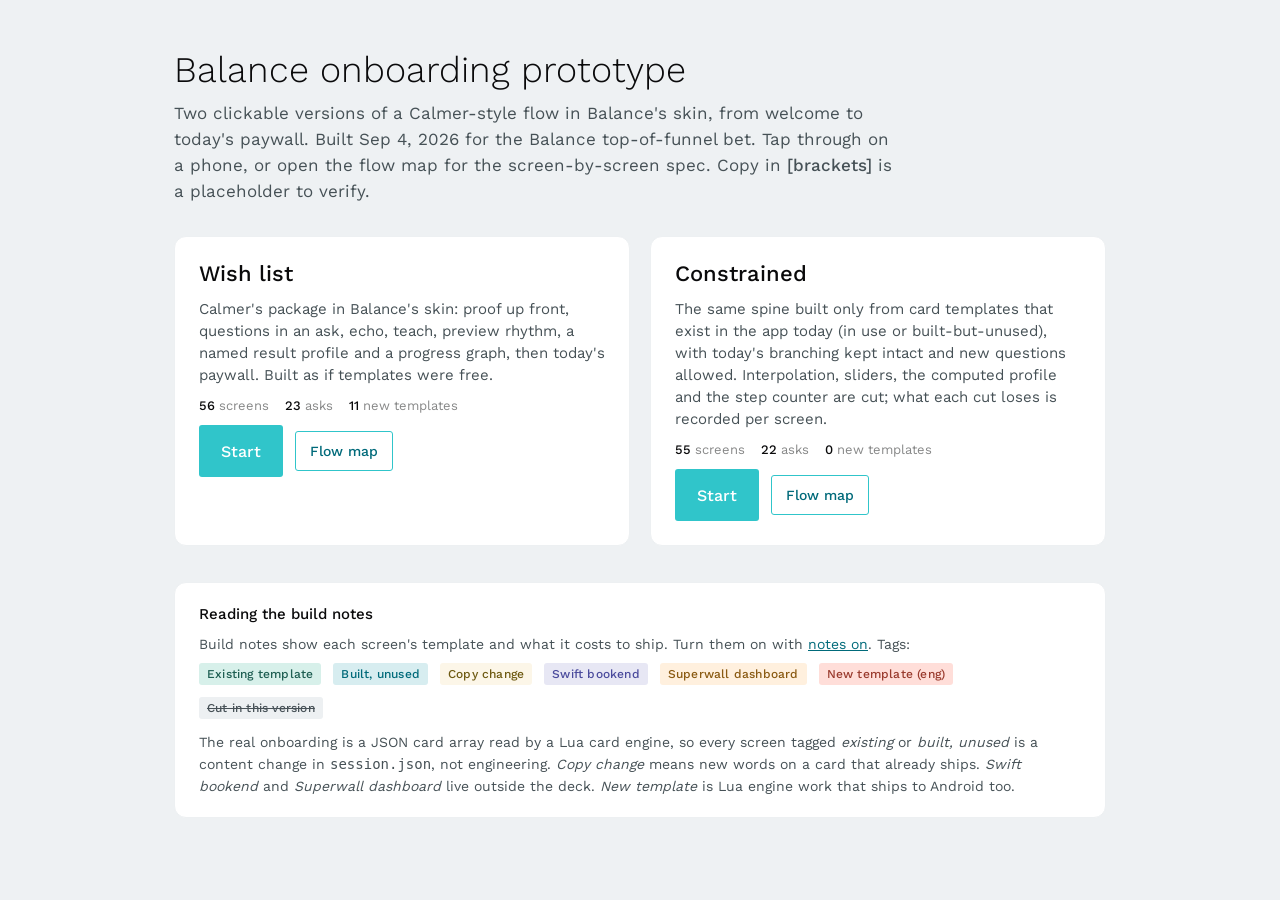
==== index.html @ 9db1bf44 "Balance onboarding prototype: wish list + constrained decks, engine, assets Co-Authored-By: Claude F" ====
<!doctype html>
<html lang="en">
<head>
<meta charset="utf-8">
<meta name="viewport" content="width=device-width, initial-scale=1, viewport-fit=cover">
<title>Balance onboarding prototype</title>
<meta name="robots" content="noindex">
<link rel="stylesheet" href="styles.css">
</head>
<body>
<div id="app"></div>
<script src="engine.js"></script>
</body>
</html>
---- styles.css ----
/* Balance onboarding prototype — tokens from kamino (Design System/Colors, UIColorExtensions) */
@font-face{font-family:"Work Sans";src:url(assets/fonts/WorkSans-300.ttf) format("truetype");font-weight:300}
@font-face{font-family:"Work Sans";src:url(assets/fonts/WorkSans-400.ttf) format("truetype");font-weight:400}
@font-face{font-family:"Work Sans";src:url(assets/fonts/WorkSans-500.ttf) format("truetype");font-weight:500}
@font-face{font-family:"Work Sans";src:url(assets/fonts/WorkSans-600.ttf) format("truetype");font-weight:600}
:root{
  --teal:#30C5CA; --deep:#006A7A; --ink:#0A0A0B; --dark:#465156; --grey:#878888; --hair:#EDF0F2; --track:#E3E6E8; --bg:#FFFFFF; --bg2:#F6F8F9;
  --misty_peach:#FFDED9; --apricot:#FEF2EC; --off_yellow:#FCF6E8; --papaya_whip:#FFF0DE; --purple_haze:#E7E7F4; --mint_green:#D7F0EA; --polar_blue:#D7EDF0; --pink:#FDF1EB;
  --font:"Work Sans","Graphik","Helvetica Neue",Helvetica,Arial,sans-serif;
}
*{box-sizing:border-box}
html,body{margin:0;padding:0;background:#EEF1F3;font-family:var(--font);color:var(--ink);-webkit-font-smoothing:antialiased}
body{min-height:100vh}
a{color:var(--deep)}
b{font-weight:500}
/* ---------- landing ---------- */
.landing{max-width:980px;margin:0 auto;padding:48px 24px 80px}
.landing h1{font-weight:300;font-size:36px;line-height:44px;margin:0 0 8px}
.landing .sub{color:var(--dark);font-size:17px;line-height:26px;max-width:720px;margin:0 0 32px}
.versions{display:grid;grid-template-columns:repeat(auto-fit,minmax(300px,1fr));gap:20px;margin-bottom:36px}
.vcard{background:#fff;border-radius:12px;padding:24px;border:1px solid var(--hair);display:flex;flex-direction:column;gap:12px}
.vcard h2{margin:0;font-weight:500;font-size:22px}
.vcard p{margin:0;color:var(--dark);font-size:15px;line-height:22px}
.vcard .stats{display:flex;gap:16px;color:var(--grey);font-size:13px}
.vcard .stats b{color:var(--ink);font-weight:500}
.btn{display:inline-flex;align-items:center;justify-content:center;height:52px;padding:0 22px;border-radius:3px;background:var(--teal);color:#fff;font-weight:500;font-size:16px;text-decoration:none;border:0;cursor:pointer;font-family:var(--font)}
.btn.secondary{background:#fff;color:var(--deep);border:1.5px solid var(--teal)}
.btn.small{height:40px;font-size:14px;padding:0 14px}
.legend{background:#fff;border:1px solid var(--hair);border-radius:12px;padding:20px 24px;font-size:14px;line-height:22px;color:var(--dark)}
.legend h3{margin:0 0 8px;font-size:15px;font-weight:500;color:var(--ink)}
.tag{display:inline-block;padding:2px 8px;border-radius:3px;font-size:12px;font-weight:500;letter-spacing:.2px;line-height:18px;white-space:nowrap}
.tag-existing{background:#D7F0EA;color:#1E5E52}.tag-unused{background:#D7EDF0;color:#006A7A}.tag-copy{background:#FCF6E8;color:#6E5A12}
.tag-swift{background:#E7E7F4;color:#4A4A9C}.tag-superwall{background:#FFF0DE;color:#8A5A12}.tag-new{background:#FFDED9;color:#9A3B2E}.tag-cut{background:#EDF0F2;color:#475157;text-decoration:line-through}
.row{display:flex;gap:12px;flex-wrap:wrap;align-items:center}
/* ---------- device frame ---------- */
.stage{display:flex;justify-content:center;align-items:flex-start;gap:28px;padding:28px 16px 60px}
.frame{width:390px;height:844px;background:var(--bg);border-radius:44px;box-shadow:0 30px 80px rgba(10,10,11,.18),0 0 0 10px #111,0 0 0 12px #333;position:relative;overflow:hidden;flex:none}
.screen{position:absolute;inset:0;display:flex;flex-direction:column;padding:0 20px;background:var(--bg)}
.side{width:340px;flex:none;display:flex;flex-direction:column;gap:14px;font-size:14px;line-height:21px;color:var(--dark)}
.side .panel{background:#fff;border:1px solid var(--hair);border-radius:12px;padding:16px 18px}
.side h4{margin:0 0 6px;font-size:13px;letter-spacing:.4px;text-transform:uppercase;color:var(--grey);font-weight:500}
.side .kv{display:grid;grid-template-columns:96px 1fr;gap:4px 10px}
.side .kv div:nth-child(odd){color:var(--grey)}
.side .fills li{margin:0 0 4px}
.side ul{margin:6px 0 0;padding-left:18px}
@media (max-width:820px){.stage{padding:0;display:block}.frame{width:100%;height:100vh;height:100dvh;border-radius:0;box-shadow:none}.side{display:none}.landing{padding:28px 18px 60px}}
/* status bar spacer + progress */
.topbar{height:44px;flex:none}
.progress{height:4px;background:var(--track);border-radius:2px;overflow:hidden;flex:none;margin-top:0}
.progress i{display:block;height:4px;background:var(--teal);border-radius:2px;transition:width .35s}
.steps{font-size:12px;color:var(--grey);text-align:right;margin-top:6px;letter-spacing:.3px}
.back{position:absolute;left:8px;top:6px;width:36px;height:36px;border:0;background:transparent;color:var(--grey);font-size:22px;cursor:pointer;display:flex;align-items:center;justify-content:center;border-radius:18px}
.back:hover{background:var(--bg2)}
.notesbtn{position:absolute;right:14px;top:9px;width:30px;height:30px;border-radius:15px;border:1.5px solid var(--teal);background:#fff;color:var(--deep);font-weight:600;font-size:14px;cursor:pointer;z-index:5}
/* card body */
.card{flex:1 1 auto;display:flex;flex-direction:column;align-items:center;text-align:center;overflow-y:auto;overflow-x:hidden;padding:8px 0 12px;scrollbar-width:none}
.card::-webkit-scrollbar{display:none}
.card.center{justify-content:center}
.card.top{justify-content:flex-start;padding-top:28px}
.kicker{font-size:13px;line-height:18px;letter-spacing:.6px;text-transform:uppercase;color:var(--deep);font-weight:500;margin:0 0 14px}
h1.title{font-weight:300;font-size:30px;line-height:38px;letter-spacing:.1px;margin:0;color:var(--ink);text-wrap:pretty}
h1.title.sm{font-size:26px;line-height:33px}
.subtitle{font-size:17px;line-height:25px;color:var(--dark);margin:14px 0 0;max-width:330px;text-wrap:pretty}
.body{font-size:17px;line-height:26px;color:var(--dark);margin:18px 0 0;max-width:330px;text-wrap:pretty}
.body.ink{color:var(--ink)}
.reassure{display:flex;gap:8px;align-items:flex-start;text-align:left;font-size:13px;line-height:18px;color:var(--grey);margin:14px auto 0;max-width:320px}
.reassure svg{flex:none;margin-top:1px}
.cite{font-size:12px;line-height:17px;color:var(--grey);margin:16px 0 0;max-width:320px;font-style:italic}
.spacer{flex:1 1 auto}
.bottom{flex:none;display:flex;flex-direction:column;align-items:stretch;gap:14px;padding:12px 0 40px;width:100%}
.cta{height:64px;border-radius:3px;background:var(--teal);color:#fff;font-weight:500;font-size:18px;letter-spacing:.2px;border:0;cursor:pointer;font-family:var(--font);width:100%}
.cta:disabled{background:#BFE9EB;cursor:default}
.cta.outline{background:#fff;color:var(--deep);border:1.5px solid var(--teal)}
.ghost{background:transparent;border:0;color:var(--grey);font-size:17px;cursor:pointer;font-family:var(--font);padding:8px}
.tap{color:var(--teal);font-weight:500;letter-spacing:2px;font-size:15px;text-transform:uppercase;padding:14px 0 6px}
.link{color:var(--teal);font-weight:500}
/* options */
.opts{display:flex;flex-direction:column;gap:12px;width:100%;margin-top:28px}
.opt{position:relative;display:flex;align-items:center;justify-content:space-between;min-height:80px;padding:0 24px;border-radius:6px;border:2px solid transparent;background:var(--purple_haze);cursor:pointer;text-align:left;font-family:var(--font);font-size:18px;font-weight:500;color:var(--ink);width:100%}
.opt img,.opt .ico{width:44px;height:44px;flex:none;margin-left:12px}
.opt.sel{border-color:var(--teal)}
.opt .chk{width:26px;height:26px;border-radius:13px;border:1.5px solid var(--ink);flex:none;display:flex;align-items:center;justify-content:center;background:#fff;margin-left:12px}
.opt.sel .chk{background:var(--teal);border-color:var(--teal)}
.opt .txt{display:flex;flex-direction:column;gap:2px}
.opt .txt small{font-weight:400;font-size:14px;color:var(--dark)}
.opts.compact .opt{min-height:64px;font-size:17px}
.opts.teal .opt{min-height:46px;background:var(--teal);color:#fff;justify-content:center;border-radius:4px;font-size:18px;padding:0 16px}
.opts.teal .opt.sel{background:var(--deep)}
.opts.tiles{display:grid;grid-template-columns:1fr 1fr;gap:20px;margin-top:26px}
.tile{position:relative;display:flex;flex-direction:column;align-items:center;gap:8px;padding:18px 10px 20px;border-radius:8px;border:3px solid transparent;cursor:pointer;background:var(--purple_haze);font-family:var(--font);font-size:17px;font-weight:600;color:var(--ink)}
.tile img{width:88px;height:88px}
.tile.sel{border-color:var(--teal)}
.tile .rank{position:absolute;left:-14px;top:-14px;width:30px;height:30px;border-radius:15px;background:#fff;border:2px solid var(--teal);color:var(--deep);display:flex;align-items:center;justify-content:center;font-size:15px;font-weight:600}
.sub-answer{margin-top:22px}
/* keyboard */
.field{margin-top:32px;width:100%;border-bottom:2px solid var(--hair);padding:10px 4px;font-size:32px;font-weight:300;text-align:center;color:var(--ink);font-family:var(--font);border-top:0;border-left:0;border-right:0;outline:none;background:transparent}
.field::placeholder{color:#C6CBCE}
/* list / value prop */
.vlist{display:flex;flex-direction:column;gap:14px;width:100%;margin-top:26px;text-align:left}
.vitem{display:flex;gap:14px;align-items:flex-start}
.vitem .ico{width:44px;height:44px;border-radius:22px;background:var(--polar_blue);flex:none;display:flex;align-items:center;justify-content:center;font-size:20px}
.vitem .t{font-size:17px;font-weight:500;color:var(--ink);line-height:22px}
.vitem .s{font-size:14px;color:var(--dark);line-height:20px;margin-top:2px}
.check{width:22px;height:22px;flex:none;margin-top:1px}
/* metrics */
.metrics{display:flex;flex-direction:column;gap:12px;width:100%;margin-top:26px}
.metric{display:flex;align-items:center;gap:14px;padding:16px 18px;border-radius:6px;background:var(--mint_green);text-align:left;font-size:17px;font-weight:500}
.metric .n{font-size:26px;font-weight:300;min-width:64px;color:var(--ink)}
.disclaimer{font-size:12px;line-height:17px;color:var(--grey);margin-top:16px;max-width:320px}
/* hero art */
.hero{width:176px;height:176px;border-radius:88px;background:var(--polar_blue);display:flex;align-items:center;justify-content:center;overflow:hidden;margin-bottom:34px}
.hero img,.hero svg{width:100%;height:100%}
.laurels{display:flex;gap:18px;justify-content:center;align-items:center;margin-top:22px}
.laurel{position:relative;display:flex;flex-direction:column;align-items:center;justify-content:center;gap:1px;font-size:11px;line-height:14px;color:var(--dark);text-align:center;width:104px;min-height:56px;padding:6px 14px}
.laurel img{position:absolute;left:50%;top:50%;transform:translate(-50%,-50%);width:104px;height:auto;opacity:.55;z-index:0}
.laurel .l,.laurel .stars,.laurel .s{position:relative;z-index:1}
.laurel .l{font-weight:600;font-size:12px;color:var(--ink)}
.laurel .stars{color:#F2B84B;font-size:12px;letter-spacing:1px}
.authority{display:flex;align-items:center;gap:8px;justify-content:center;font-size:13px;color:var(--dark);margin-top:16px}
.avatars{display:flex}
.avatars img{width:34px;height:34px;border-radius:17px;border:2px solid #fff}
.avatars img+img{margin-left:-10px}
/* preview mock */
.mock{width:236px;background:var(--bg2);border:1.5px solid var(--hair);border-radius:22px;padding:14px 12px;margin:22px auto 0;text-align:left;display:flex;flex-direction:column;gap:8px}
.mock .mh{font-size:11px;letter-spacing:.4px;text-transform:uppercase;color:var(--grey)}
.mock .mrow{display:flex;align-items:center;gap:10px;background:#fff;border-radius:8px;padding:10px 12px;font-size:13px;font-weight:500;color:var(--ink)}
.mock .mrow small{display:block;font-weight:400;color:var(--dark);font-size:11px}
.mock .dot{width:28px;height:28px;border-radius:14px;flex:none}
.mock .pill{align-self:flex-start;background:var(--teal);color:#fff;font-size:12px;font-weight:600;border-radius:14px;padding:6px 12px}
.mock .hl{border:2px solid var(--teal)}
/* coaches */
.coaches{display:flex;gap:26px;justify-content:center;margin-bottom:26px}
.coach{display:flex;flex-direction:column;align-items:center;gap:8px}
.coach img{width:112px;height:112px;border-radius:56px}
.coach .n{font-size:16px;font-weight:500}
.bios{display:flex;flex-direction:column;gap:12px;text-align:left;width:100%;margin-top:22px}
.bio{display:flex;gap:12px;align-items:baseline;font-size:15px;line-height:21px;color:var(--dark)}
.bio b{min-width:58px;color:var(--ink);font-weight:500}
/* reviews */
.reviews{display:flex;gap:12px;overflow-x:auto;width:calc(100% + 40px);margin:26px -20px 0;padding:4px 20px 8px;scroll-snap-type:x mandatory;scrollbar-width:none}
.reviews::-webkit-scrollbar{display:none}
.review{flex:none;width:262px;scroll-snap-align:center;background:var(--bg2);border-radius:12px;padding:18px;text-align:left}
.review .stars{color:#F2B84B;letter-spacing:2px;font-size:14px}
.review p{margin:10px 0 0;font-size:15px;line-height:22px;color:var(--ink)}
.review .who{margin-top:10px;font-size:12px;color:var(--grey)}
/* loading */
.bars{width:100%;display:flex;flex-direction:column;gap:18px;margin-top:34px;text-align:left}
.bar .lbl{display:flex;justify-content:space-between;font-size:15px;color:var(--dark);margin-bottom:8px}
.bar .lbl .ok{color:var(--deep);font-weight:500}
.bar .trk{height:6px;background:var(--track);border-radius:3px;overflow:hidden}
.bar .trk i{display:block;height:6px;width:0;background:var(--teal);border-radius:3px;transition:width 1.1s ease}
/* profile / gauge */
.gauge{margin-top:18px;position:relative;width:240px;height:168px}
.gauge svg{width:240px;height:130px;display:block}
.gauge .val{position:absolute;left:0;right:0;bottom:0;font-size:24px;font-weight:400;line-height:28px}
.gauge .val small{display:block;font-size:12px;color:var(--grey);letter-spacing:.4px;text-transform:uppercase;font-weight:500}
.scores{display:grid;grid-template-columns:1fr 1fr;gap:10px;width:100%;margin-top:22px;text-align:left}
.score{background:var(--bg2);border-radius:8px;padding:10px 12px;font-size:13px;color:var(--dark)}
.score b{display:block;font-size:15px;color:var(--ink);font-weight:500;margin-top:2px}
.score.good b{color:#1E5E52}.score.mid b{color:#8A5A12}.score.low b{color:#9A3B2E}
.insight{margin-top:18px;background:var(--mint_green);border-radius:10px;padding:14px 16px;text-align:left;font-size:15px;line-height:22px;color:var(--ink)}
/* chart */
.chart{width:100%;margin-top:20px}
.chart svg{width:100%;height:auto}
.leg{display:flex;gap:18px;justify-content:center;font-size:13px;color:var(--dark);margin-top:8px}
.leg i{display:inline-block;width:14px;height:4px;border-radius:2px;margin-right:6px;vertical-align:middle}
/* comparison */
.compare{display:grid;grid-template-columns:1fr 1fr;gap:12px;width:100%;margin-top:24px;text-align:left}
.col{border-radius:10px;padding:14px;background:var(--bg2)}
.col.with{background:var(--mint_green)}
.col h5{margin:0 0 10px;font-size:13px;letter-spacing:.4px;text-transform:uppercase;color:var(--grey);font-weight:500}
.col.with h5{color:var(--deep)}
.col li{font-size:14px;line-height:20px;color:var(--ink);list-style:none;margin:0 0 8px;padding-left:22px;position:relative}
.col li:before{content:"";position:absolute;left:0;top:6px;width:9px;height:9px;border-radius:5px;background:#C6CBCE}
.col.with li:before{background:var(--teal)}
.col ul{margin:0;padding:0}
/* commitment */
.praise{margin-top:14px;font-size:14px;color:var(--deep);font-weight:500;min-height:20px}
.foot{font-size:13px;line-height:18px;color:var(--grey);margin-top:14px}
/* slider */
.slider{width:100%;margin-top:40px;text-align:center}
.slider input{width:100%;accent-color:var(--teal)}
.slider .poles{display:flex;justify-content:space-between;font-size:13px;color:var(--grey);margin-top:6px}
.slider .cap{font-size:18px;font-weight:500;margin-top:18px;min-height:24px}
/* time picker */
.times{display:flex;gap:10px;justify-content:center;flex-wrap:wrap;margin-top:28px}
.time{padding:14px 18px;border-radius:6px;border:1.5px solid var(--hair);background:#fff;font-size:17px;font-weight:500;cursor:pointer;font-family:var(--font);color:var(--ink)}
.time.sel{border-color:var(--teal);background:var(--polar_blue)}
/* os prompt */
.osprompt{position:absolute;inset:0;background:rgba(0,0,0,.35);display:flex;align-items:center;justify-content:center;z-index:4}
.osbox{width:270px;background:#F2F2F7;border-radius:14px;overflow:hidden;text-align:center;font-family:-apple-system,BlinkMacSystemFont,"SF Pro Text",var(--font)}
.osbox .t{padding:18px 16px 4px;font-weight:600;font-size:17px;color:#000}
.osbox .m{padding:0 16px 16px;font-size:13px;color:#000;line-height:18px}
.osbox .b{display:flex;border-top:.5px solid #C6C6C8}
.osbox button{flex:1;padding:12px 0;border:0;background:transparent;font-size:17px;color:#007AFF;cursor:pointer}
.osbox button+button{border-left:.5px solid #C6C6C8;font-weight:600}
/* paywall */
.pw{position:absolute;inset:0;background:#fff;display:flex;flex-direction:column;padding:0 20px 28px}
.pw .x{position:absolute;right:16px;top:56px;width:32px;height:32px;border:0;background:transparent;font-size:26px;color:var(--ink);cursor:pointer}
.pw .art{height:250px;margin-top:64px;display:flex;align-items:center;justify-content:center}
.pw h2{font-size:26px;font-weight:600;text-align:center;margin:10px 0 0}
.dots{display:flex;gap:10px;justify-content:center;margin:14px 0 22px}
.dots i{width:10px;height:10px;border-radius:5px;background:#D9DEE1}.dots i.on{background:var(--teal)}
.plans{display:grid;grid-template-columns:1fr 1fr;gap:12px}
.plan{border:2px solid #C6CBCE;border-radius:14px;padding:14px;text-align:left;position:relative}
.plan.on{border-color:var(--deep)}
.plan .r{position:absolute;right:12px;top:14px;width:22px;height:22px;border-radius:11px;border:1.5px solid #C6CBCE}
.plan.on .r{background:var(--deep);border-color:var(--deep)}
.plan .a{font-size:16px;font-weight:500}.plan .p{font-size:18px;font-weight:600;margin-top:2px}.plan .d{font-size:13px;color:var(--dark);margin-top:6px}
.pw .fine{font-size:14px;color:var(--dark);text-align:center;margin-top:12px;line-height:20px}
/* notes sheet */
.sheet{position:absolute;left:0;right:0;bottom:0;max-height:70%;background:#fff;border-radius:18px 18px 0 0;box-shadow:0 -10px 40px rgba(0,0,0,.18);padding:18px 20px 28px;overflow-y:auto;z-index:6;text-align:left;font-size:14px;line-height:21px;color:var(--dark)}
.sheet h4{margin:0 0 8px;font-size:12px;letter-spacing:.4px;text-transform:uppercase;color:var(--grey);font-weight:500}
.sheet .close{position:absolute;right:14px;top:10px;border:0;background:transparent;font-size:22px;cursor:pointer;color:var(--grey)}
.sheet .kv{display:grid;grid-template-columns:90px 1fr;gap:6px 10px;margin-top:8px}
.sheet .kv div:nth-child(odd){color:var(--grey)}
/* end card */
.endnote{background:var(--bg2);border-radius:12px;padding:16px;font-size:14px;line-height:21px;color:var(--dark);text-align:left;margin-top:20px}
/* flow map */
.map{max-width:1100px;margin:0 auto;padding:36px 24px 80px}
.map h1{font-weight:300;font-size:32px;margin:0 0 6px}
.map table{width:100%;border-collapse:collapse;background:#fff;border-radius:12px;overflow:hidden;font-size:13px;line-height:19px}
.map th,.map td{padding:10px 12px;border-bottom:1px solid var(--hair);text-align:left;vertical-align:top}
.map th{background:var(--bg2);font-weight:500;color:var(--dark);font-size:12px;letter-spacing:.3px;text-transform:uppercase}
.map td.n{color:var(--grey);width:34px}
.map code{font-family:ui-monospace,SFMono-Regular,Menlo,monospace;font-size:12px;background:var(--bg2);padding:1px 5px;border-radius:3px}
.map .summary{display:flex;gap:18px;flex-wrap:wrap;margin:16px 0 22px}
.map .stat{background:#fff;border:1px solid var(--hair);border-radius:10px;padding:12px 16px;font-size:13px;color:var(--dark)}
.map .stat b{display:block;font-size:22px;font-weight:300;color:var(--ink)}
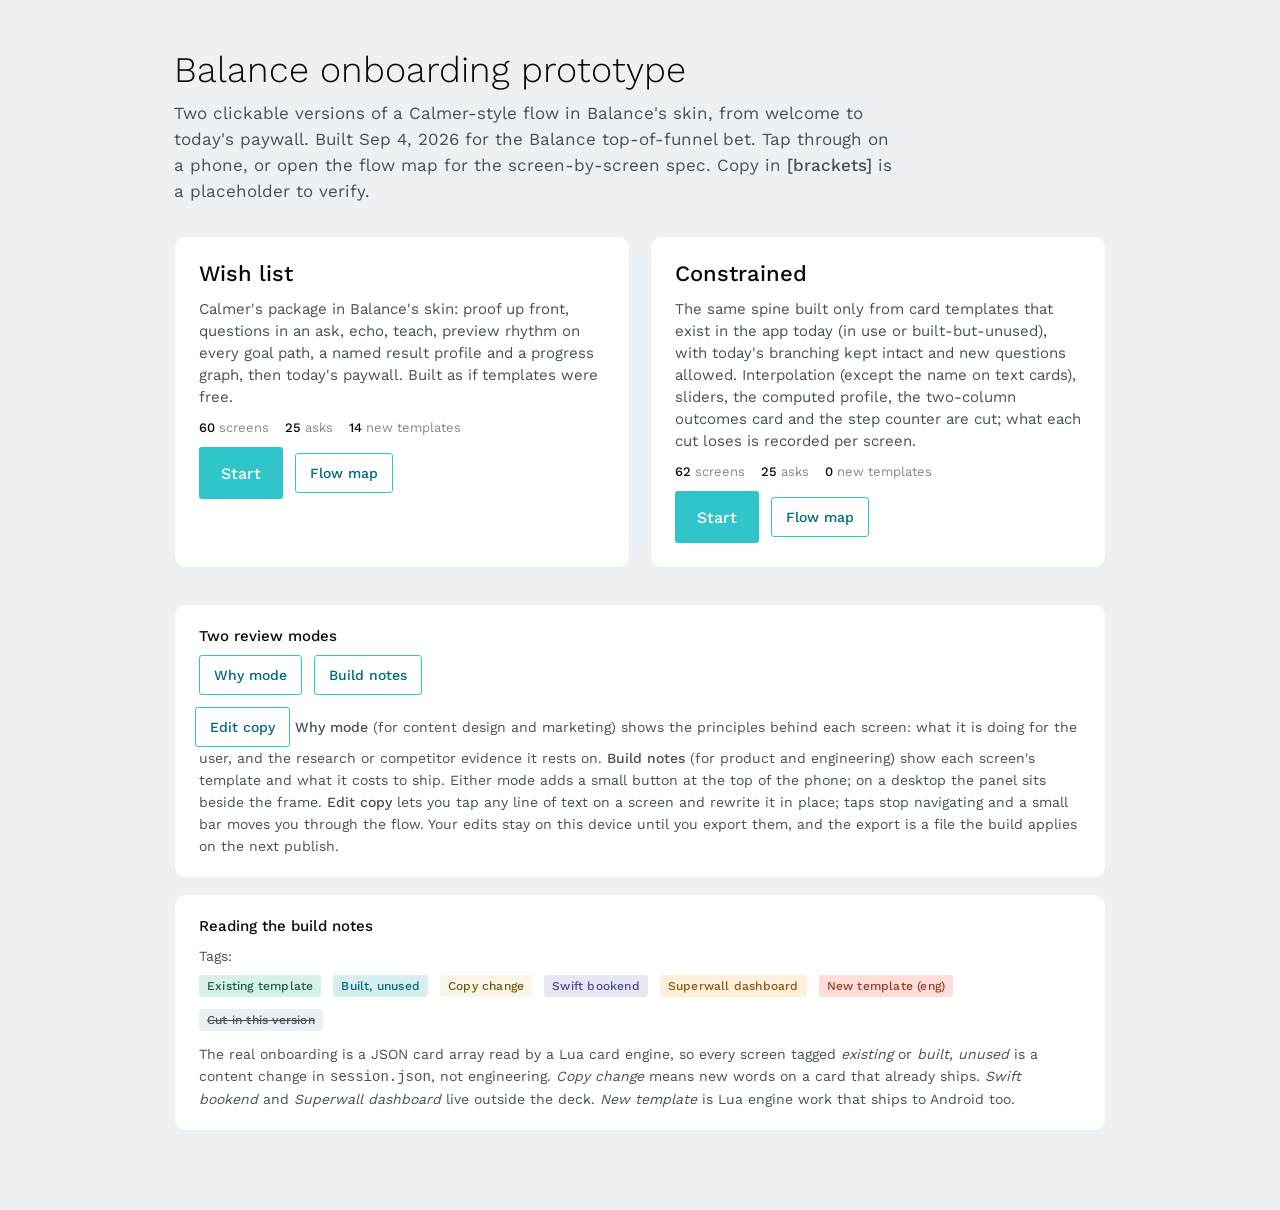
==== commit 37e9c370: "Cache-bust engine and styles on every build; hide the panel buttons on desktop where the side panel " ====
--- a/index.html
+++ b/index.html
@@ -5,10 +5,10 @@
 <meta name="viewport" content="width=device-width, initial-scale=1, viewport-fit=cover">
 <title>Balance onboarding prototype</title>
 <meta name="robots" content="noindex">
-<link rel="stylesheet" href="styles.css">
+<link rel="stylesheet" href="styles.css?v=1788554198">
 </head>
 <body>
 <div id="app"></div>
-<script src="engine.js"></script>
+<script src="engine.js?v=1788554198"></script>
 </body>
 </html>
--- a/styles.css
+++ b/styles.css
@@ -56,9 +56,9 @@
 .card{flex:1 1 auto;display:flex;flex-direction:column;align-items:center;text-align:center;overflow-y:auto;overflow-x:hidden;padding:8px 0 12px;scrollbar-width:none}
 .card::-webkit-scrollbar{display:none}
 .card.center{justify-content:center}
-.card.top{justify-content:flex-start;padding-top:28px}
+.card.top{justify-content:flex-start;padding-top:22px}
 .kicker{font-size:13px;line-height:18px;letter-spacing:.6px;text-transform:uppercase;color:var(--deep);font-weight:500;margin:0 0 14px}
-h1.title{font-weight:300;font-size:30px;line-height:38px;letter-spacing:.1px;margin:0;color:var(--ink);text-wrap:pretty}
+h1.title{font-weight:300;font-size:28px;line-height:36px;letter-spacing:.1px;margin:0;color:var(--ink);text-wrap:pretty}
 h1.title.sm{font-size:26px;line-height:33px}
 .subtitle{font-size:17px;line-height:25px;color:var(--dark);margin:14px 0 0;max-width:330px;text-wrap:pretty}
 .body{font-size:17px;line-height:26px;color:var(--dark);margin:18px 0 0;max-width:330px;text-wrap:pretty}
@@ -110,6 +110,10 @@
 /* hero art */
 .hero{width:176px;height:176px;border-radius:88px;background:var(--polar_blue);display:flex;align-items:center;justify-content:center;overflow:hidden;margin-bottom:34px}
 .hero img,.hero svg{width:100%;height:100%}
+.badges{display:flex;gap:8px;justify-content:center;flex-wrap:wrap;margin-top:20px}
+.badge{display:inline-flex;align-items:center;gap:6px;padding:7px 12px;border-radius:20px;background:var(--bg2);border:1px solid var(--hair);font-size:12px;line-height:16px;color:var(--dark);white-space:nowrap}
+.badge b{color:var(--ink);font-weight:500}
+.badge .star{color:#F2B84B;font-size:13px}
 .laurels{display:flex;gap:18px;justify-content:center;align-items:center;margin-top:22px}
 .laurel{position:relative;display:flex;flex-direction:column;align-items:center;justify-content:center;gap:1px;font-size:11px;line-height:14px;color:var(--dark);text-align:center;width:104px;min-height:56px;padding:6px 14px}
 .laurel img{position:absolute;left:50%;top:50%;transform:translate(-50%,-50%);width:104px;height:auto;opacity:.55;z-index:0}
@@ -150,7 +154,10 @@
 .bar .trk{height:6px;background:var(--track);border-radius:3px;overflow:hidden}
 .bar .trk i{display:block;height:6px;width:0;background:var(--teal);border-radius:3px;transition:width 1.1s ease}
 /* profile / gauge */
-.gauge{margin-top:18px;position:relative;width:240px;height:168px}
+.gauge{margin-top:14px;position:relative;width:240px;height:112px}
+.gauge svg{width:240px;height:110px;display:block}
+.profname{margin-top:10px;font-size:24px;font-weight:400;line-height:28px;text-align:center}
+.profname small{display:block;font-size:12px;color:var(--grey);letter-spacing:.4px;text-transform:uppercase;font-weight:500;margin-top:2px}
 .gauge svg{width:240px;height:130px;display:block}
 .gauge .val{position:absolute;left:0;right:0;bottom:0;font-size:24px;font-weight:400;line-height:28px}
 .gauge .val small{display:block;font-size:12px;color:var(--grey);letter-spacing:.4px;text-transform:uppercase;font-weight:500}
@@ -227,3 +234,75 @@
 .map .summary{display:flex;gap:18px;flex-wrap:wrap;margin:16px 0 22px}
 .map .stat{background:#fff;border:1px solid var(--hair);border-radius:10px;padding:12px 16px;font-size:13px;color:var(--dark)}
 .map .stat b{display:block;font-size:22px;font-weight:300;color:var(--ink)}
+
+/* ReciMe-style paywall */
+.pw-top{display:flex;flex-direction:column;align-items:center;margin-top:60px}
+.pw-top img{width:150px;height:150px;object-fit:contain}
+.pw-badge{margin-top:8px;padding:5px 12px;border-radius:14px;background:var(--mint_green);color:#1E5E52;font-size:12px;font-weight:600;letter-spacing:.6px;text-transform:uppercase}
+.pw-top h2{margin:10px 0 0;font-size:28px;font-weight:600}
+.pw-list{display:flex;flex-direction:column;gap:10px;margin:18px 0 20px;text-align:left}
+.pw-item{display:flex;gap:10px;align-items:flex-start;font-size:15px;line-height:20px;color:var(--ink)}
+.pw-item .check{width:20px;height:20px;margin-top:0}
+
+/* live paywall (7 days for free) */
+.pw-live{display:flex;flex-direction:column;align-items:center;text-align:center;flex:1;padding-top:70px}
+.pw-live h2{font-size:30px;font-weight:400;margin:0}
+.pw-sub{margin-top:10px;font-size:15px;line-height:21px;color:var(--dark)}
+.pw-laurels{display:flex;gap:26px;align-items:center;justify-content:center;margin-top:34px}
+.wreath{position:relative;width:132px;height:64px;display:flex;align-items:center;justify-content:center}
+.wreath .wr{position:absolute;inset:0;width:132px;height:64px}
+.w-in{position:relative;z-index:1;display:flex;flex-direction:column;align-items:center;line-height:1}
+.w-in b{font-size:22px;font-weight:600}.w-in span{font-size:12px;font-weight:600;margin-top:2px}
+.pw-stars{display:flex;flex-direction:column;align-items:center;gap:4px}
+.pw-stars b{font-size:14px;font-weight:600;letter-spacing:.4px;text-transform:uppercase}.pw-stars span{color:var(--teal);font-size:18px;letter-spacing:3px}
+.pw-reviews{margin-top:40px;width:calc(100% + 40px);margin-left:-20px;margin-right:-20px}
+.pw-review{background:var(--polar_blue);text-align:center;width:250px}
+.pw-review .stars{color:var(--teal);font-size:16px;letter-spacing:3px}
+.pw-review p{font-size:15px;line-height:21px}
+.pw-review .who{color:var(--dark)}
+.pw-nopay{font-size:14px;color:var(--grey);margin-bottom:14px}
+.opts.maxed .opt:not(.sel){opacity:.45}
+.opts.shake{animation:shake .3s}
+@keyframes shake{0%,100%{transform:translateX(0)}25%{transform:translateX(-4px)}75%{transform:translateX(4px)}}
+.compare.single{grid-template-columns:1fr}
+
+/* why mode */
+.notesbtn.why{border-color:var(--deep);color:#fff;background:var(--deep)}
+.panel.why{border-color:#BFE9EB;background:#F3FBFB}
+.princ{padding:10px 0;border-top:1px solid var(--hair)}
+.princ:first-of-type{border-top:0}
+.princ b{display:block;font-size:14px;color:var(--ink);font-weight:500;margin-bottom:3px}
+.princ div{font-size:13px;line-height:19px;color:var(--dark)}
+.princ .src{font-size:12px;color:var(--grey);margin-top:4px}
+.tag-why{background:#F3FBFB;color:#006A7A;border:1px solid #BFE9EB;margin:2px 2px 2px 0}
+.gloss{display:grid;grid-template-columns:repeat(auto-fit,minmax(280px,1fr));gap:0 24px;background:#fff;border:1px solid var(--hair);border-radius:12px;padding:8px 20px}
+/* assembly (Option 3) */
+.coaches.small{margin-bottom:14px;gap:18px}
+.coaches.small .coach img{width:64px;height:64px;border-radius:32px}
+.coaches.small .coach .n{font-size:13px}
+.chips{display:flex;flex-wrap:wrap;gap:8px;justify-content:center;margin-top:22px;min-height:34px}
+.chip{padding:8px 12px;border-radius:3px;font-size:13px;font-weight:500;color:var(--ink);opacity:0;transform:translateY(8px);transition:all .35s}
+.chip.in{opacity:1;transform:none}
+.arrow{margin:10px 0 6px}
+.sesscard{display:flex;align-items:center;gap:14px;width:100%;padding:14px 16px;border:1.5px solid var(--teal);border-radius:8px;text-align:left;opacity:0;transform:translateY(10px);transition:all .45s;background:#fff}
+.sesscard.in{opacity:1;transform:none}
+.sesscard img{width:52px;height:52px;border-radius:26px;flex:none}
+.sesscard .mh{font-size:11px;letter-spacing:.4px;text-transform:uppercase;color:var(--grey)}
+.sesscard .st{font-size:17px;font-weight:500;color:var(--ink);margin-top:2px}
+.sesscard .ss{font-size:13px;color:var(--dark);margin-top:2px}
+#abody,#afoot{opacity:0;transition:opacity .5s}
+#abody.in,#afoot.in{opacity:1}
+
+/* edit mode */
+.ed{outline:1.5px dashed rgba(48,197,202,.55);outline-offset:3px;border-radius:3px;cursor:text;min-width:16px}
+.ed:focus{outline:2px solid var(--teal);background:#F3FBFB}
+.ed-dyn{outline-color:rgba(138,90,18,.55)}
+.ed-changed{background:#FFF7E6}
+.editbar{position:absolute;left:12px;right:12px;bottom:10px;height:44px;border-radius:22px;background:#111;color:#fff;display:flex;align-items:center;justify-content:space-between;padding:0 6px;z-index:7;font-size:13px;box-shadow:0 8px 24px rgba(0,0,0,.25)}
+.editbar button{height:34px;min-width:34px;border-radius:17px;border:0;background:#333;color:#fff;font-size:16px;cursor:pointer;padding:0 12px;font-family:var(--font)}
+.editbar button:disabled{opacity:.4}
+.editbar #ed-export{background:var(--teal);font-weight:500;font-size:13px}
+.sheet textarea{width:100%;height:220px;font:12px/16px ui-monospace,Menlo,monospace;border:1px solid var(--hair);border-radius:8px;padding:8px}
+.sheet[data-kind="export"]{padding-bottom:76px}
+.sheet[data-kind="export"] .row{flex-wrap:wrap}
+@media (min-width:821px){.notesbtn{display:none}}
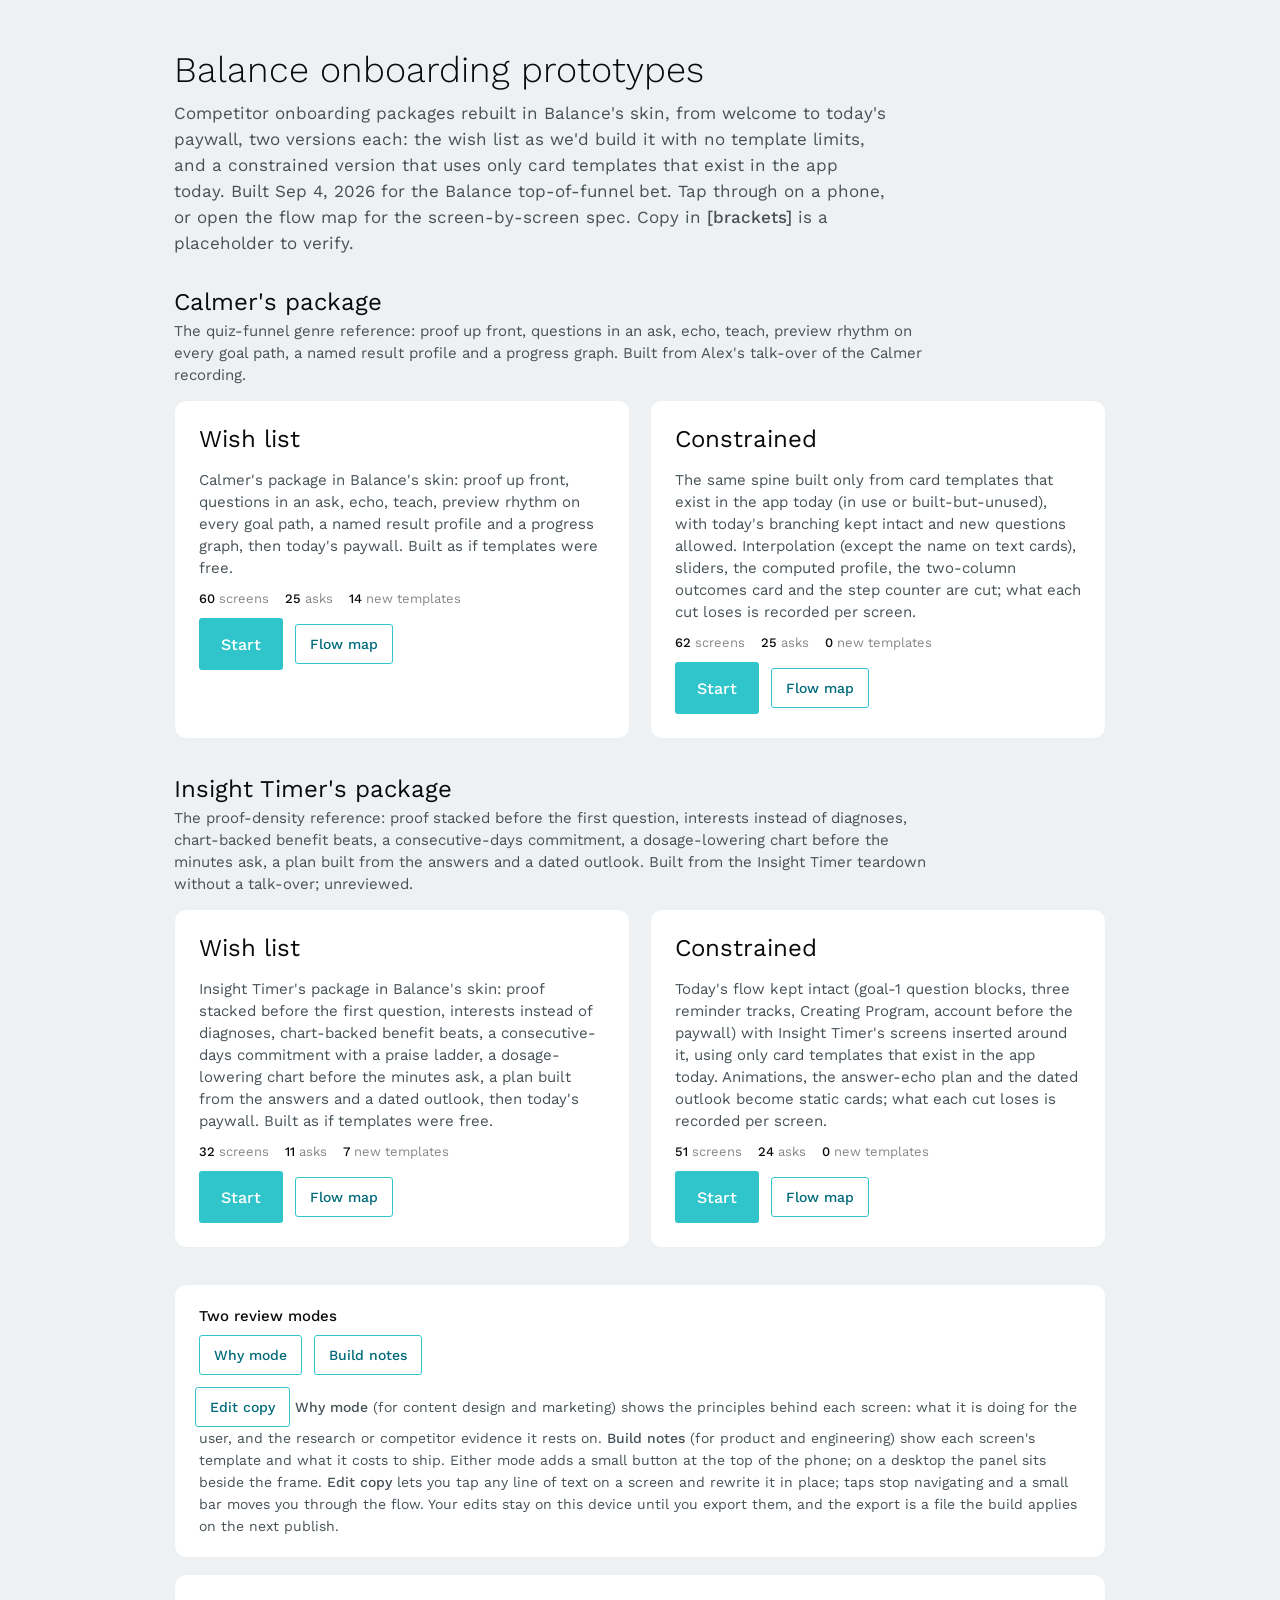
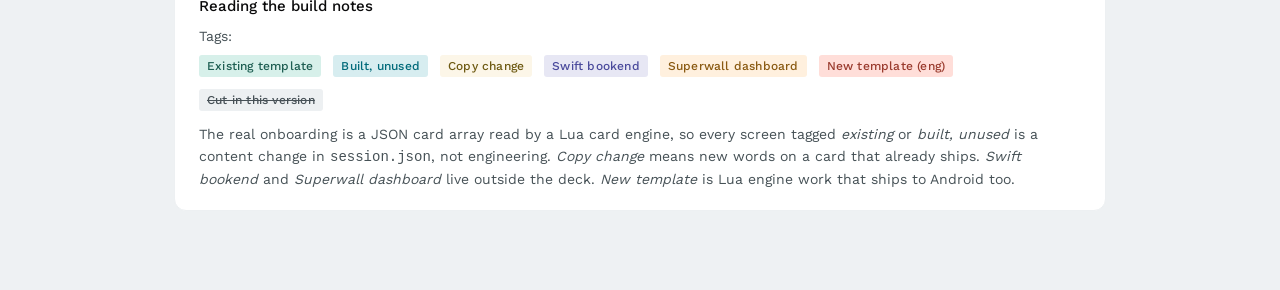
==== commit 10a55851: "Insight Timer package: it_wishlist + it_constrained decks, shared decklib, manifest landing, donut/c" ====
--- a/index.html
+++ b/index.html
@@ -5,10 +5,10 @@
 <meta name="viewport" content="width=device-width, initial-scale=1, viewport-fit=cover">
 <title>Balance onboarding prototype</title>
 <meta name="robots" content="noindex">
-<link rel="stylesheet" href="styles.css?v=1788554198">
+<link rel="stylesheet" href="styles.css?v=1788556544">
 </head>
 <body>
 <div id="app"></div>
-<script src="engine.js?v=1788554198"></script>
+<script src="engine.js?v=1788556544"></script>
 </body>
 </html>
--- a/styles.css
+++ b/styles.css
@@ -306,3 +306,28 @@
 .sheet[data-kind="export"]{padding-bottom:76px}
 .sheet[data-kind="export"] .row{flex-wrap:wrap}
 @media (min-width:821px){.notesbtn{display:none}}
+
+/* Insight Timer package */
+.landing .base{margin-bottom:28px}
+.landing .base h2{font-weight:400;font-size:24px;margin:0 0 4px}
+.landing .basedesc{margin:0 0 14px;color:var(--dark);font-size:15px;line-height:22px;max-width:760px}
+.donut{margin-top:18px;display:flex;flex-direction:column;align-items:center}
+.donut svg{width:172px;height:172px}
+.libchips{display:flex;flex-wrap:wrap;gap:10px;justify-content:center;margin-top:26px}
+.libchip{display:inline-flex;flex-direction:column;align-items:flex-start;gap:2px;padding:10px 14px;border-radius:8px;font-size:14px;color:var(--ink);text-align:left;opacity:0;transform:translateY(8px) scale(.96);transition:all .4s}
+.libchip b{font-size:20px;font-weight:400;line-height:22px}
+.libchip.in{opacity:1;transform:none}
+.benefit .bv{opacity:0;transform:translateY(6px);transition:all .5s}
+.benefit.in .bv,.benefit.static .bv{opacity:1;transform:none}
+.benefit .bl{stroke-dasharray:640;stroke-dashoffset:640;transition:stroke-dashoffset 1.4s ease}
+.benefit.in .bl,.benefit.static .bl{stroke-dashoffset:0}
+.goalset{display:flex;flex-direction:column;align-items:center;gap:18px;padding-top:40px}
+.goalset svg{width:120px;height:120px}
+.goalset .gs{stroke-dasharray:80;stroke-dashoffset:80;animation:gsdraw .6s .2s ease forwards}
+@keyframes gsdraw{to{stroke-dashoffset:0}}
+.sumchips{display:flex;flex-direction:column;gap:10px;width:100%;margin-top:24px;text-align:left}
+.sumchip{display:flex;gap:10px;align-items:center;padding:12px 14px;border-radius:8px;background:var(--bg2);font-size:16px;font-weight:500;color:var(--ink);opacity:0;transform:translateX(-8px);transition:all .4s}
+.sumchip.in{opacity:1;transform:none}
+.sumchip .check{margin:0}
+.lm{font-size:14px;color:var(--teal);font-weight:500;margin-top:8px;text-decoration:underline;padding:6px}
+.lmbody{font-size:14px;line-height:21px;color:var(--dark)}
